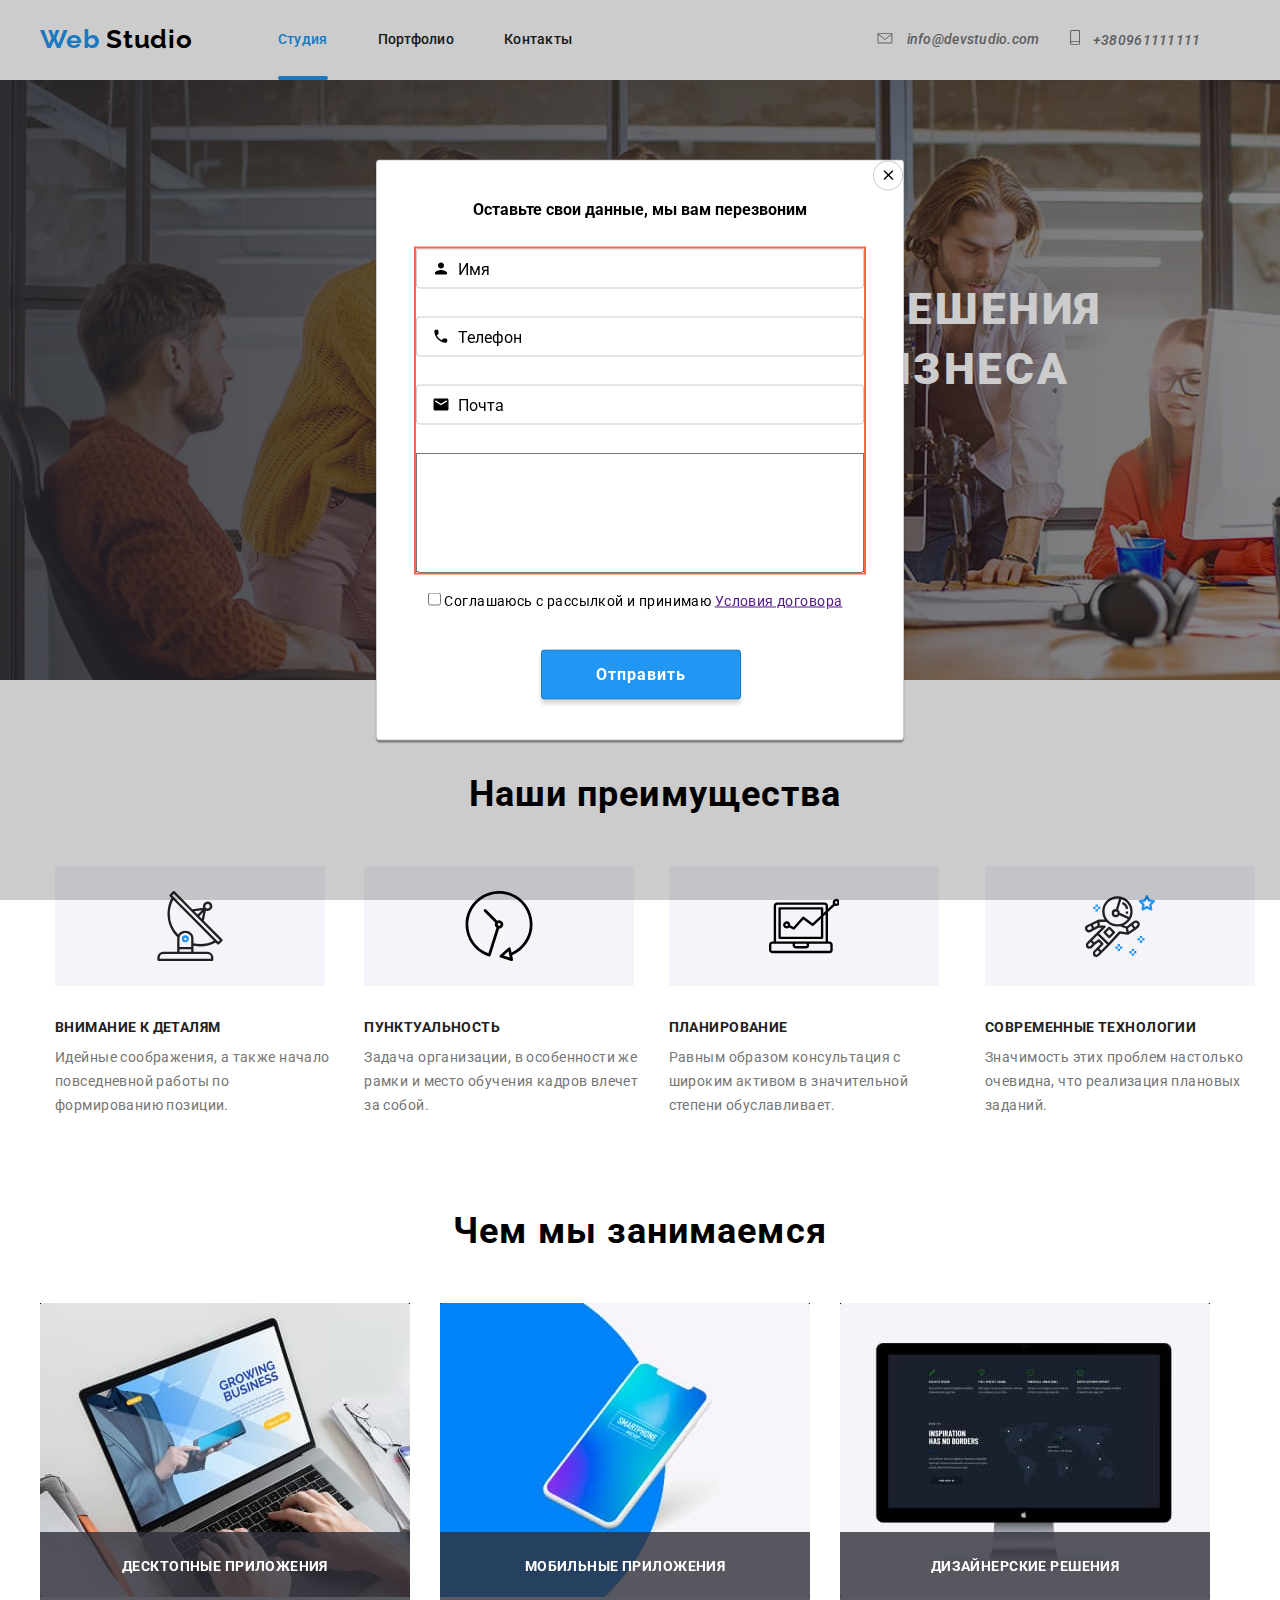
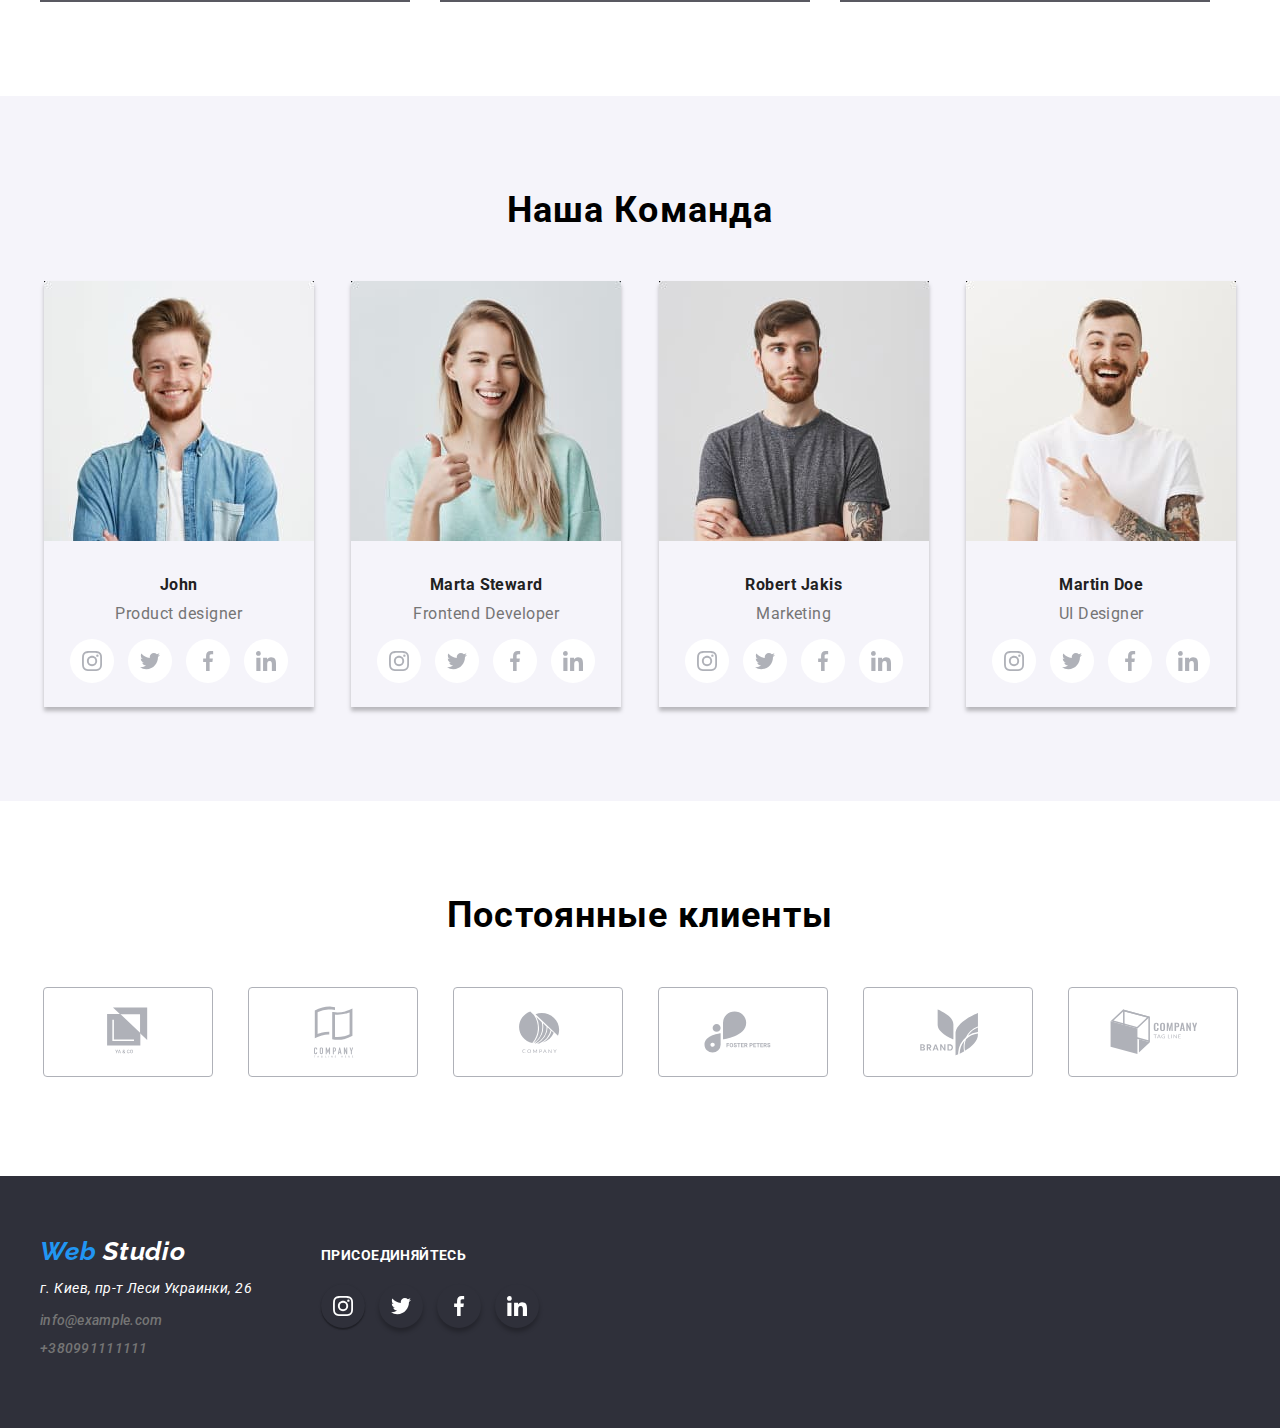
==== index.html @ ba315082 "Размечает форму Hero" ====
<!DOCTYPE html>
<html lang="ru">
  <head>
    <meta charset="UTF-8" />
    <meta name="viewport" content="width=device-width, initial-scale=1.0" />
    <title>Web Studio</title>
    <link
      href="https://fonts.googleapis.com/css2?family=Raleway:wght@700&family=Roboto:wght@400;500;700;900&display=swap"
      rel="stylesheet"
    />
    <link
      rel="stylesheet"
      href="https://cdnjs.cloudflare.com/ajax/libs/modern-normalize/0.6.0/modern-normalize.min.css"
    />
    <link rel="stylesheet" href="./css/styles.css" />
  </head>

  <body>
    <header>
      <nav class="navigation-link container">
        <a href="" class="logo"
          ><span class="logo-accent">Web</span
          ><span class="logo-studio"> Studio</span></a
        >
        <ul class="list site-nav">
          <li class="item"><a href="" class="link current">Студия</a></li>
          <li class="item">
            <a href="./portfolio.html" class="link">Портфолио</a>
          </li>
          <li class="item"><a href="" class="link">Контакты</a></li>
        </ul>
        <address>
          <ul class="list auth-nav">
            <li class="item mail-adress">
              <a href="mailto:info@devstudio.com" class="link contact">
                <svg class="mail-svg" aria-label="маленький конверт">
                  <use href="./images/sprite.svg#icon-envelope"></use>
                </svg>
                info@devstudio.com</a
              >
            </li>
            <li class="item phone">
              <a href="tel:+380961111111" class="link contact">
                <svg class="tel-svg" aria-label="маленький телефон">
                  <use href="./images/sprite.svg#icon-smartphone"></use>
                </svg>
                +380961111111</a
              >
            </li>
          </ul>
        </address>
      </nav>
    </header>
    <!-- Секция herro -->
    <div>
      <section class="hero">
        <h1 class="title-hero">ЭФФЕКТИВНЫЕ РЕШЕНИЯ ДЛЯ ВАШЕГО БИЗНЕСА</h1>
        <!-- Здесь будет background-image, сделанный при помощи стилей -->

        <button type="button" class="button-hero">
          Заказать услугу
        </button>
      </section>
    </div>
    <div class="backdrop">
      <div class="modal">
        <b class="modal-title">Оставьте свои данные, мы вам перезвоним</b>
        <form>
          <div class="form-field">
            <input type="text" name="name" id="name" />
            <label for="name">Имя</label>

            <svg class="icon">
              <use href="./images/sprite.svg#icon-person-icon"></use>
            </svg>
          </div>

          <div class="form-field">
            <input type="tel" name="phone" id="phone" />
            <label for="phone">Телефон</label>

            <svg class="icon">
              <use href="./images/sprite.svg#icon-phone-modal-icon"></use>
            </svg>
          </div>

          <div class="form-field">
            <input type="email" name="email" id="email" />
            <label for="email">Почта</label>
            <svg class="icon">
              <use href="./images/sprite.svg#icon-email-icon"></use>
            </svg>
          </div>

          <div class="form-field">
            <textarea name="comment" id="" cols="20" rows="10"></textarea>
          </div>
        </form>
        <div class="checkbox">
          <input type="checkbox" name="checkbox" id="accept" />
          <label for="accept"
            >Соглашаюсь с рассылкой и принимаю
            <a href="">Условия договора</a></label
          >
        </div>

        <button type="button" class="close-button">
          <svg class="close-icon">
            <use href="./images/sprite.svg#icon-close-icon"></use>
          </svg>
        </button>
        <button type="button" class="to-send">Отправить</button>
      </div>
    </div>
    <!-- Секция наши преимущества -->
    <section class="element container">
      <div class="container">
        <h2 class="section-title">Наши преимущества</h2>
        <ul class="list">
          <li class="background-item antenn">
            <div class="">
              <svg class="advantage-svg" aria-label="иконка антена">
                <use href="./images/sprite.svg#icon-antenna"></use>
              </svg>
            </div>
            <h3 class="advantage">ВНИМАНИЕ К ДЕТАЛЯМ</h3>
            <p class="advantage-comment">
              Идейные соображения, а также начало повседневной работы по
              формированию позиции.
            </p>
          </li>
          <li class="background-item clock">
            <div>
              <svg class="advantage-svg" aria-label="иконка часы">
                <use href="./images/sprite.svg#icon-clock"></use>
              </svg>
            </div>
            <h3 class="advantage">ПУНКТУАЛЬНОСТЬ</h3>
            <p class="advantage-comment">
              Задача организации, в особенности же рамки и место обучения кадров
              влечет за собой.
            </p>
          </li>
          <li class="background-item diagramm">
            <div>
              <svg class="advantage-svg" aria-label="маленький компьютер">
                <use href="./images/sprite.svg#icon-diagramm"></use>
              </svg>
            </div>
            <h3 class="advantage">ПЛАНИРОВАНИЕ</h3>
            <p class="advantage-comment">
              Равным образом консультация с широким активом в значительной
              степени обуславливает.
            </p>
          </li>
          <li class="background-item astronaut">
            <div>
              <svg class="advantage-svg" aria-label="иконка астронавт">
                <use href="./images/sprite.svg#icon-astronaut"></use>
              </svg>
            </div>
            <h3 class="advantage">СОВРЕМЕННЫЕ ТЕХНОЛОГИИ</h3>
            <p class="advantage-comment">
              Значимость этих проблем настолько очевидна, что реализация
              плановых заданий.
            </p>
          </li>
        </ul>
      </div>
    </section>
    <!-- Секция-Чем мы занимаемся -->
    <section class="service">
      <div class="container">
        <h2 class="services-title">Чем мы занимаемся</h2>
        <ul class="list">
          <li class="service-item">
            <img src="./images/computer.jpg " alt="Компьютер" />

            <a href="" class="services">Десктопные приложения</a>
          </li>
          <li class="service-item">
            <img src="./images/phone.jpg" alt="телефон" />

            <a href="" class="services">Мобильные приложения</a>
          </li>
          <li class="service-item">
            <img src="./images/monitor.jpg" alt="монитор" />

            <a href="" class="services">Дизайнерские решения</a>
          </li>
        </ul>
      </div>
    </section>
    <!-- Секция- Список специалистов -->
    <section class="ouver-team">
      <div class="container">
        <h2 class="team">Наша Команда</h2>

        <ul class="list social-list">
          <li class="john">
            <div>
              <img src="./images/our-team/john.jpg" alt="фото-портрет" />

              <p class="name"><b>John</b></p>
              <p class="position">Product designer</p>
            </div>

            <address>
              <ul class="list">
                <li>
                  <a href="" target="_blank" class="social-link">
                    <svg
                      class="inst-svg social-svg"
                      width="20"
                      height="20"
                      aria-label="иконка инстаграмм"
                    >
                      <use href="./images/sprite.svg#icon-instagramm"></use>
                    </svg>
                  </a>
                  <a
                    href=""
                    target="_blank"
                    class="social-link"
                    aria-label="иконка твиттер"
                  >
                    <svg
                      class="twitter-svg social-svg"
                      width="20px"
                      height="20px"
                    >
                      <use href="./images/sprite.svg#icon-twitter"></use>
                    </svg>
                  </a>
                  <a href="" target="_blank" class="social-link">
                    <svg
                      class="facebook-svg social-svg"
                      width="20px"
                      height="20px"
                      aria-label="иконка фейсбук"
                    >
                      <use href="./images/sprite.svg#icon-facebook"></use>
                    </svg>
                  </a>

                  <a
                    href=""
                    target="_blank"
                    class="social-link"
                    aria-label="иконка линкедин"
                  >
                    <svg class="linkedin-svg social-svg" width="20" height="20">
                      <use href="./images/sprite.svg#icon-linkedin"></use>
                    </svg>
                  </a>
                </li>
              </ul>
            </address>
          </li>
          <li class="marta">
            <div>
              <img src="./images/our-team/marta.jpg" alt="фото-портрет" />

              <p class="name"><b>Marta Steward</b></p>
              <p class="position">Frontend Developer</p>
            </div>

            <address>
              <ul class="list">
                <li>
                  <a href="" target="_blank" class="social-link">
                    <svg
                      class="inst-svg social-svg"
                      width="20"
                      height="20"
                      aria-label="иконка инстаграм"
                    >
                      <use href="./images/sprite.svg#icon-instagramm"></use>
                    </svg>
                  </a>
                  <a
                    href=""
                    target="_blank"
                    class="social-link"
                    aria-label="иконка твиттер"
                  >
                    <svg
                      class="twitter-svg social-svg"
                      width="20px"
                      height="20px"
                    >
                      <use href="./images/sprite.svg#icon-twitter"></use>
                    </svg>
                  </a>
                  <a
                    href=""
                    target="_blank"
                    class="social-link"
                    aria-label="иконка фейсбук"
                  >
                    <svg
                      class="facebook-svg social-svg"
                      width="20px"
                      height="20px"
                    >
                      <use href="./images/sprite.svg#icon-facebook"></use>
                    </svg>
                  </a>

                  <a
                    href=""
                    target="_blank"
                    class="social-link"
                    aria-label="иконка линкедин"
                  >
                    <svg class="linkedin-svg social-svg" width="20" height="20">
                      <use href="./images/sprite.svg#icon-linkedin"></use>
                    </svg>
                  </a>
                </li>
              </ul>
            </address>
          </li>
          <li class="robert">
            <div>
              <img src="./images/our-team/robert.jpg" alt="фото-портрет" />

              <p class="name"><b>Robert Jakis</b></p>
              <p class="position">Marketing</p>
            </div>

            <address>
              <ul class="list">
                <li>
                  <a
                    href=""
                    target="_blank"
                    class="social-link"
                    aria-label="иконка инстаграм"
                  >
                    <svg class="inst-svg social-svg" width="20" height="20">
                      <use href="./images/sprite.svg#icon-instagramm"></use>
                    </svg>
                  </a>
                  <a
                    href=""
                    target="_blank"
                    class="social-link"
                    aria-label="иконка твиттер"
                  >
                    <svg
                      class="twitter-svg social-svg"
                      width="20px"
                      height="20px"
                    >
                      <use href="./images/sprite.svg#icon-twitter"></use>
                    </svg>
                  </a>
                  <a
                    href=""
                    target="_blank"
                    class="social-link"
                    aria-label="иконка фейсбук"
                  >
                    <svg
                      class="facebook-svg social-svg"
                      width="20px"
                      height="20px"
                    >
                      <use href="./images/sprite.svg#icon-facebook"></use>
                    </svg>
                  </a>

                  <a href="" target="_blank" class="social-link">
                    <svg
                      class="linkedin-svg social-svg"
                      width="20"
                      height="20"
                      aria-label="иконка твиттер"
                    >
                      <use href="./images/sprite.svg#icon-linkedin"></use>
                    </svg>
                  </a>
                </li>
              </ul>
            </address>
          </li>

          <li class="martin">
            <div>
              <img src="./images/our-team/martin.jpg" alt="фото-портрет" />

              <p class="name"><b>Martin Doe</b></p>
              <p class="position">UI Designer</p>
            </div>

            <address>
              <ul class="list">
                <li>
                  <a href="" target="_blank" class="social-link">
                    <svg
                      class="inst-svg social-svg"
                      width="20"
                      height="20"
                      aria-label="иконка инстаграмм"
                    >
                      <use href="./images/sprite.svg#icon-instagramm"></use>
                    </svg>
                  </a>
                  <a
                    href=""
                    target="_blank"
                    class="social-link"
                    aria-label="иконка твиттер"
                  >
                    <svg
                      class="twitter-svg social-svg"
                      width="20px"
                      height="20px"
                    >
                      <use href="./images/sprite.svg#icon-twitter"></use>
                    </svg>
                  </a>
                  <a href="" target="_blank" class="social-link">
                    <svg
                      class="facebook-svg social-svg"
                      width="20px"
                      height="20px"
                      aria-label="иконка фейсбук"
                    >
                      <use href="./images/sprite.svg#icon-facebook"></use>
                    </svg>
                  </a>

                  <a
                    href=""
                    target="_blank"
                    class="social-link"
                    aria-label="иконка линкедин"
                  >
                    <svg class="linkedin-svg social-svg" width="20" height="20">
                      <use href="./images/sprite.svg#icon-linkedin"></use>
                    </svg>
                  </a>
                </li>
              </ul>
            </address>
          </li>
        </ul>
      </div>
    </section>
    <!-- Дальше идет секция "Постоянные клиенты" -->
    <section class="clients flex-block">
      <div class="container">
        <h2 class="clients-title">Постоянные клиенты</h2>
        <ul class="list">
          <li>
            <a href="" class="ouver-clients">
              <svg
                class="clients-svg"
                width="170"
                height="90"
                aria-label="первый клиент"
              >
                <use href="./images/sprite.svg#icon-client-1"></use>
              </svg>
            </a>
          </li>
          <li>
            <a href="" class="ouver-clients">
              <svg
                class="clients-svg"
                width="170"
                height="90"
                aria-label="второй клиент"
              >
                <use href="./images/sprite.svg#icon-client-2"></use>
              </svg>
            </a>
          </li>
          <li>
            <a href="" class="ouver-clients">
              <svg
                class="clients-svg"
                width="170"
                height="90"
                aria-label="третий клиент"
              >
                <use href="./images/sprite.svg#icon-client-3"></use></svg
            ></a>
          </li>
          <li>
            <a href="" class="ouver-clients">
              <svg
                class="clients-svg"
                width="170"
                height="90"
                aria-label="четвертый клиент"
              >
                <use href="./images/sprite.svg#icon-client-4"></use></svg
            ></a>
          </li>
          <li>
            <a href="" class="ouver-clients">
              <svg
                class="clients-svg"
                width="170"
                height="90"
                aria-label="пятый клиент"
              >
                <use href="./images/sprite.svg#icon-client-5"></use></svg
            ></a>
          </li>
          <li>
            <a href="" class="ouver-clients">
              <svg
                class="clients-svg"
                width="170"
                height="90"
                aria-label="шестой клиент"
              >
                <use href="./images/sprite.svg#icon-client-6"></use></svg
            ></a>
          </li>
        </ul>
      </div>
    </section>
    <footer class="visit">
      <!-- <h3>Контакты</h3> -->

      <div class="container test">
        <address>
          <div class="footer-contact">
            <ul class="list">
              <li>
                <a href="" class="logo"
                  ><span class="web-foot">Web</span>
                  <span class="studio-foot">Studio</span>
                </a>
              </li>
              <li class="adress-contact">г. Киев, пр-т Леси Украинки, 26</li>
              <li>
                <a href="mailto:info@example.com" class="link contact"
                  >info@example.com</a
                >
              </li>
              <li>
                <a href="tel:+380991111111" class="link contact"
                  >+380991111111</a
                >
              </li>
            </ul>
          </div>
        </address>
        <div class="foot-link">
          <h2 class="call">Присоединяйтесь</h2>
          <ul class="list">
            <li>
              <a href="" target="_blank" class="foot-social inst">
                <svg
                  class="inst-svg social-svg"
                  width="20"
                  height="20"
                  aria-label="иконка инстаграм"
                >
                  <use href="./images/sprite.svg#icon-instagramm"></use>
                </svg>
              </a>

              <a
                href=""
                target="_blank"
                class="foot-social twitt"
                aria-label="иконка твиттер"
              >
                <svg class="twitter-svg social-svg" width="20px" height="20px">
                  <use href="./images/sprite.svg#icon-twitter"></use>
                </svg>
              </a>
              <a href="" target="_blank" class="foot-social face">
                <svg
                  class="facebook-svg social-svg"
                  width="20px"
                  height="20px"
                  aria-label="иконка фейсбук"
                >
                  <use href="./images/sprite.svg#icon-facebook"></use>
                </svg>
              </a>
              <a href="" target="_blank" class="foot-social linked-in">
                <svg
                  class="linkedin-svg social-svg"
                  width="20"
                  height="20"
                  aria-label="иконка линкедин"
                >
                  <use href="./images/sprite.svg#icon-linkedin"></use>
                </svg>
              </a>
            </li>
          </ul>
        </div>
        <!-- <p class="author">2020 | Developed by GoIT Students</p> -->
      </div>
    </footer>
  </body>
</html>
---- css/styles.css ----
/* Цвет основного текста #212121 */
/* Цвет вторичного текста #757575 */
/* Белый #FFFFFF */
/* Акцент #2196F3 */

/* Вторичный цвет фона #F5F4FA */
/* фоновый цвет футера #2F303A */

/* Палитра цветов */
:root {
  --primery-text-color: #212121;
  --title-text-color: #757575;
  --accent-color: #2196f3;
  --primery-background-color: #e5e5e5;
  --secondary-background-color: #f5f4fa;
  --white-color: #ffffff;
  --footer-color: #2f303a;
}
body {
  background-color: var(--white-color);
  font-family: Roboto, sans-serif;
  margin: 0px;
}
h2 {
  font-weight: 700;
  font-size: 36px;
  line-height: 1.16;
  text-align: center;
  letter-spacing: 0.03em;
  margin-top: 0px;
  margin-bottom: 0px;
}
.container {
  width: 1230px;
  margin-left: auto;
  margin-right: auto;
  padding-left: 15px;
  padding-right: 15px;
  /* outline: 1px solid black; */
}
.visually-hidden {
  visibility: hidden;
}

/* Стиллизация логотипа */
.logo-accent {
  color: var(--accent-color);
}
.logo-studio {
  color: #000000;
}
.logo {
  text-decoration: none;
  font-family: Raleway, sans-serif;
  font-weight: 700;
  font-size: 26px;
  line-height: 1.2;
  letter-spacing: 0.03em;
}
.list {
  list-style: none;
  margin-top: 0px;
  margin-bottom: 0px;
  padding-left: 0px;
}
/* Навигационные ссылки */
.site-nav {
  display: flex;
  margin-left: 85px;
}
.site-nav li {
  margin-right: 50px;
}
.site-nav .item:last-child {
  margin-right: 0px;
}
.site-nav .link {
  display: block;
  padding-top: 32px;
  padding-bottom: 32px;
}

.auth-nav {
  display: flex;
  margin-left: 305px;
}
.auth-nav .item + .item {
  margin-left: 30px;
}

.list .link.current {
  color: var(--accent-color);
  position: relative;
}
.list .link.current::after {
  content: '';
  display: block;
  width: 100%;
  height: 4px;
  background-color: var(--accent-color);
  border-radius: 2px;
  position: absolute;
  left: 0;
  bottom: 0;
}
.list .link.portfolio-link::after {
  content: '';
  display: block;
  width: 100%;
  height: 4px;
  background-color: var(--accent-color);
  border-radius: 10px;
  position: absolute;
  left: 0;
  bottom: 0;
}

.link {
  color: var(--primery-text-color);
  text-decoration: none;

  font-weight: 500;
  font-size: 14px;
  line-height: 1.14;
  letter-spacing: 0.02em;
  transition: color 250ms cubic-bezier(0.4, 0, 0.2, 1);
}
.navigation-link {
  display: flex;
  align-items: center;
  margin-bottom: 0px;
}
.link:hover {
  color: var(--accent-color);
}
.link:focus {
  color: var(--accent-color);
}
.contact {
  color: var(--title-text-color);
  transition: color 250ms cubic-bezier(0.4, 0, 0.2, 1);
}
.contact:hover {
  color: var(--accent-color);
  transition: translate(color);
}
.contact:focus {
  color: var(--accent-color);
  transition: translate(color);
}
.mail-svg {
  width: 16px;
  height: 11.2px;
  margin-right: 10px;
  fill: currentColor;
}
.tel-svg {
  width: 10px;
  height: 14.94px;
  margin-right: 10px;
  fill: currentColor;
}

/* Стиллизация Hero */
.hero {
  text-align: center;
  margin: auto;
  padding: auto;
  margin-bottom: 94px;

  padding: 200px 480px 280px 480px;

  width: 1600px;
  height: 600px;

  background-image: linear-gradient(
      to right,
      rgba(47, 48, 58, 0.8),
      rgba(0, 0, 0, 0.25)
    ),
    url(../images/header-img.jpg);
}

.button-hero {
  display: inline-block;
  color: #ffffff;
  background-color: var(--accent-color);
  cursor: pointer;
  font-weight: 700;
  font-size: 16px;
  line-height: 1.8;
  text-align: center;
  letter-spacing: 0.06em;
  min-width: 200px;
  min-height: 50px;
  text-align: center;
  border-radius: 4px;
  padding: 10px 32px;
  border: 1px solid transparent;
  transition: background-color 250ms cubic-bezier(0.4, 0, 0.2, 1);
}

.button-hero:focus {
  background-color: rgba(47, 48, 58, 0.8);
}

.title-hero {
  color: #ffffff;

  margin-top: 0px;
  margin-bottom: 30px;

  font-weight: 900;
  font-size: 44px;
  line-height: 1.36;

  letter-spacing: 0.06em;
  text-transform: uppercase;
}
.backdrop {
  position: fixed;
  top: 0;
  left: 0;
  width: 100%;
  height: 100%;
  background-color: rgba(0, 0, 0, 0.2);
}
.modal {
  position: absolute;
  top: 50%;
  left: 50%;
  transform: translate(-50%, -50%);
  width: 528px;
  height: 581px;
  background-color: var(--white-color);
  box-shadow: 0px 2px 1px rgba(0, 0, 0, 0.2), 0px 1px 1px rgba(0, 0, 0, 0.14),
    0px 1px 3px rgba(0, 0, 0, 0.12);
  border: 1px solid rgba(0, 0, 0, 0.2);
  border-radius: 4px;
}
form {
  margin-left: auto;
  margin-right: auto;
  margin-bottom: 20px;
  outline: 2px solid tomato;
  padding-bottom: 20px;
  width: 448px;
  height: 324px;
}
.modal-title {
  display: block;
  text-align: center;

  margin-top: 40px;
  margin-bottom: 30px;
}
.form-field {
  display: flex;
  flex-direction: column;
  position: relative;

  padding-bottom: 28px;
}
.form-field input {
  position: relative;
  width: 448px;
  height: 40px;
  border: 1px solid rgba(0, 0, 0, 0.2);
  border-radius: 4px;
}

.form-field label {
  position: absolute;
  top: 12px;
  left: 42px;
}
.icon {
  position: absolute;
  top: 11px;
  left: 16px;
  width: 18px;
  height: 18px;
}
.close-button {
}
.form-field textarea {
  resize: none;
  width: 448px;
  height: 120px;
}
.checkbox {
  margin-left: 51px;
  margin-right: 51px;

  font-family: Roboto;
  font-style: normal;
  font-weight: normal;
  font-size: 14px;
  line-height: 0.6;
  letter-spacing: 0.03em;
}
.to-send {
  position: absolute;
  bottom: 40px;
  left: 164px;
  width: 200px;
  height: 50px;
  background-color: var(--accent-color);
  box-shadow: 0px 4px 4px rgba(0, 0, 0, 0.15);
  color: var(--white-color);
  border: 1px solid rgba(0, 0, 0, 0.2);
  border-radius: 4px;

  font-family: Roboto;
  font-style: normal;
  font-weight: bold;
  font-size: 16px;
  line-height: 0.5;
  letter-spacing: 0.06em;
}
.close-button {
  display: flex;
  align-items: center;
  position: absolute;
  top: 0;
  right: 0;
  width: 30px;
  height: 30px;

  background-color: white;
  border: 1px solid rgba(0, 0, 0, 0.2);
  border-radius: 50%;
}
.close-icon {
  width: 18px;
  height: 18px;
}

/* секция-наши преимущества */
.element {
  margin-bottom: 94px;
}
.element ul {
  display: flex;
}
.element li + li {
  margin-left: 30px;
}
.element .icons {
  margin-bottom: 30px;
}

.section-title {
  margin-top: 0px;
  margin-bottom: 50px;
}

.advantage,
.advantage-comment {
  margin-top: 0px;
  margin-bottom: 0px;
}
h3.advantage {
  color: var(--primery-text-color);

  font-weight: 700;
  font-size: 14px;
  line-height: 1.14;
  letter-spacing: 0.03em;
  text-transform: uppercase;
  margin-bottom: 10px;
}

.advantage-svg {
  width: 270px;
  height: 120px;
  background-color: var(--secondary-background-color);
  padding: 25px 100px;
  margin-bottom: 30px;
}

.advantage-comment {
  color: var(--title-text-color);
  font-weight: 400;
  font-size: 14px;
  line-height: 1.7;
  /* or 171% */

  letter-spacing: 0.03em;
}

/* Секция- чем мы занимаеся */
.service ul {
  display: flex;
  padding-left: 0px;
}
.service-item + .service-item {
  margin-left: 30px;
}
figure {
  margin-top: 0px;
  margin-bottom: 0px;
}
.service {
  margin-bottom: 94px;
}
.services-title {
  margin-bottom: 50px;
}
.service-item {
  position: relative;
}
.services {
  display: flex;
  justify-content: center;
  align-items: center;
  color: var(--white-color);
  position: absolute;
  left: 0;
  bottom: 0;
  width: 370px;
  height: 70px;
  background-color: rgba(47, 48, 58, 0.8);

  font-weight: 700;
  font-size: 14px;
  line-height: 1.5;
  text-align: center;
  letter-spacing: 0.03em;
  text-transform: uppercase;
  text-decoration: none;
  transition: color 250ms cubic-bezier(0.4, 0, 0.2, 1),
    background-color 250ms cubic-bezier(0.4, 0, 0.2, 1);
}
.services:hover {
  color: var(--accent-color);
  background-color: rgb(47, 48, 58);
}
.services:focus {
  color: var(--accent-color);
  background-color: rgb(47, 48, 58);
}
/* Секция- наша команда */
.team {
  margin-bottom: 50px;
}
.ouver-team {
  background-color: var(--secondary-background-color);
  margin-bottom: 94px;
  padding-bottom: 94px;
  padding-top: 94px;
  display: flex;
}
.ouver-team ul {
  display: flex;
  padding-left: 0px;
  justify-content: space-around;
}
.ouver-team li + li {
  margin-left: 30px;
}
.name {
  margin-top: 30px;
  color: var(--primery-text-color);

  font-weight: 500;
  font-size: 16px;
  line-height: 1.18;
  /* identical to box height */

  text-align: center;
  letter-spacing: 0.03em;
}

.position {
  margin-top: 10px;
  color: var(--title-text-color);

  font-weight: 400;
  font-size: 16px;
  line-height: 1.18;
  /* identical to box height */

  text-align: center;
  letter-spacing: 0.03em;
}
.social-list {
  display: flex;
  justify-content: center;
  padding: 0px;
}
.john,
.marta,
.robert,
.martin {
  box-shadow: 0px 4px 4px rgba(0, 0, 0, 0.25);
}
.social-link {
  display: inline-flex;
  justify-content: center;
  align-items: center;
  text-align: center;
  padding: 0px;
  margin-top: 16px;
  margin-bottom: 24px;
  width: 44px;
  height: 44px;
  color: #afb1b8;
  background-color: white;
  border: none;
  border-radius: 50%;
  transition: color 250ms cubic-bezier(0.4, 0, 0.2, 1),
    background-color 250ms cubic-bezier(0.4, 0, 0.2, 1);
}
.social-link:nth-child(-n + 3) {
  margin-right: 10px;
}
.social-link:hover {
  background-color: var(--accent-color);
  color: var(--white-color);
}
.social-link:focus {
  background-color: var(--accent-color);
  color: var(--white-color);
}
.social-svg {
  fill: currentColor;
}

/* Стилизация footer */
.visit {
  background-color: var(--footer-color);
  padding-top: 60px;
  padding-bottom: 60px;
}
/* Секция- Наши клиенты */
.flex-block {
  display: flex;
}
.flex-block ul {
  display: flex;
  justify-content: space-around;
}
.clients li + li {
  margin-left: 30px;
}
.clients {
  margin-bottom: 94px;
}
.clients-title {
  margin-bottom: 50px;
}
.ouver-clients {
  color: #afb1b8;
  transition: color 250ms cubic-bezier(0.4, 0, 0.2, 1);
}
.ouver-clients:hover {
  color: var(--accent-color);
}
.ouver-clients:focus {
  color: var(--accent-color);
}

.clients-svg {
  border: 1px solid #afb1b8;
  box-sizing: border-box;
  border-radius: 4px;
  fill: currentColor;
  transition: border 250ms cubic-bezier(0.4, 0, 0.2, 1);
}
.clients-svg:hover {
  border: 1px solid var(--accent-color);
}
.clients-svg:focus {
  border: 1px solid var(--accent-color);
}

/* Стилизация логотипа в футере */
.test {
  display: flex;
  /* justify-content: space-between; */
  align-items: baseline;
}

.footer-contact {
  display: flex;
}
.footer-contact ul {
  display: flex;

  flex-direction: column;
}
.footer-contact li {
  margin-bottom: 10px;
}
.foot-link {
  margin-left: 69px;
}
.foot-link ul {
  display: flex;
  justify-content: center;
}

.web-foot {
  color: var(--accent-color);
}
.studio-foot {
  color: var(--white-color);
}

.adress-contact {
  color: var(--white-color);

  font-weight: 400;
  font-size: 14px;
  line-height: 1.7;
  /* or 171% */

  letter-spacing: 0.03em;
}
.call {
  color: var(--white-color);

  font-weight: 700;
  font-size: 14px;
  line-height: 1.14;
  letter-spacing: 0.03em;
  text-transform: uppercase;
  text-align: left;
}

.author {
  color: rgba(255, 255, 255, 0.4);

  font-weight: 400;
  font-size: 12px;
  line-height: 2;
  align-self: flex-end;
  /* or 200% */

  text-align: center;
  letter-spacing: 0.03em;
}
.foot-social {
  display: inline-flex;
  justify-content: center;
  align-items: center;
  text-align: center;
  padding: 0px;
  margin-top: 20px;
  margin-bottom: 40px;
  width: 44px;
  height: 44px;
  color: white;
  border: none;
  border-radius: 50%;
  transition: background-color 250ms cubic-bezier(0.4, 0, 0.2, 1);
}
.foot-social:nth-child(-n + 3) {
  margin-right: 10px;
}
.foot-social.inst {
  background-color: var(--footer-color);
  box-shadow: 0px 2px 1px rgba(0, 0, 0, 0.2), 0px 1px 1px rgba(0, 0, 0, 0.14),
    0px 1px 3px rgba(0, 0, 0, 0.12);
}
.foot-social.face {
  background-color: var(--footer-color);
  box-shadow: 0px 4px 4px rgba(0, 0, 0, 0.25);
}
.foot-social.linked-in {
  background-color: var(--footer-color);

  box-sizing: border-box;
  box-shadow: 0px 4px 4px rgba(0, 0, 0, 0.25);
}
.foot-social.twitt {
  background-color: var(--footer-color);
  box-shadow: 0px 4px 4px rgba(0, 0, 0, 0.25);
}
.foot-social:hover {
  background-color: var(--accent-color);
}
.foot-social:focus {
  background-color: var(--accent-color);
}

/* Стиллизация страницы "Портфолио" */
.navigation-portfolio {
  margin-bottom: 93px;
}
h1,
h2,
h3,
p {
  margin-top: 0px;
  margin-bottom: 0px;
}
.gallery {
  display: flex;
  margin-bottom: 94px;
  /* outline: 1px solid tomato; */
}
.gallery .portfolio-item {
  display: flex;
  justify-content: center;
}
.gallery h1 {
  text-align: center;
}
/* Кнопки портфолио */
.portfolio-item li + li {
  margin-left: 8px;
  margin-bottom: 34px;
}

.portfolio-button {
  border-style: none;
  color: var(--primery-text-color);
  background-color: var(--secondary-background-color);
  cursor: pointer;
  font-family: Roboto;
  font-weight: 500;
  font-size: 16px;
  line-height: 1.6;
  /* identical to box height, or 162% */

  text-align: center;
  letter-spacing: 0.03em;
  min-width: 73px;
  min-height: 38px;
  border-radius: 4px;
  padding: 6px 22px;
  transition: background-color 250ms cubic-bezier(0.4, 0, 0.2, 1);
}
.portfolio-button:hover {
  background-color: var(--accent-color);
  color: var(--white-color);
}
.portfolio-button:focus {
  background-color: var(--accent-color);
  color: var(--white-color);
}

/* Стилизация галлереи */
.flex-gallery {
  display: flex;
  flex-wrap: wrap;
  justify-content: center;
  /* outline: 1px solid black; */
}
.gallery-item {
  width: 370px;
  height: 404px;
  margin-right: 30px;
  margin-bottom: 30px;
  box-shadow: 0px 4px 4px rgba(0, 0, 0, 0.25);
}
.gallery-item:nth-child(3n) {
  margin-right: 0px;
}
.gallery-item:nth-last-child(-n + 3) {
  margin-bottom: 0px;
}
.portfolio-title {
  margin-left: 24px;

  color: var(--primery-text-color);

  font-weight: 700;
  font-size: 18px;
  line-height: 2;
  /* identical to box height, or 200% */

  letter-spacing: 0.06em;
}
.portfolio-service {
  margin-left: 24px;
  color: var(--title-text-color);

  font-weight: 400;
  font-size: 16px;
  line-height: 1.9;
  /* identical to box height, or 187% */

  letter-spacing: 0.03em;
}
.product {
  margin-bottom: 20px;

  position: relative;
  overflow: hidden;
}
.overlay {
  display: flex;
  position: absolute;
  text-align: center;
  align-items: center;
  width: 100%;
  height: 100%;
  background-color: rgba(33, 150, 243, 0.9);
  color: var(--white-color);
  top: 0;
  left: 0;
  transform: translateY(100%);
  opacity: 0;
  transition: transform 250ms cubic-bezier(0.4, 0, 0.2, 1),
    opacity 250ms cubic-bezier(0.4, 0, 0.2, 1);
}
.gallery-item:hover .overlay {
  transform: translateY(0);
  opacity: 1;
}
.text-overlay {
  margin-left: 24px;
  margin-right: 24px;
  font-family: Roboto;
  font-style: normal;
  font-weight: 400;
  font-size: 18px;
  line-height: 1.5;
  /* or 156% */

  letter-spacing: 0.03em;
}
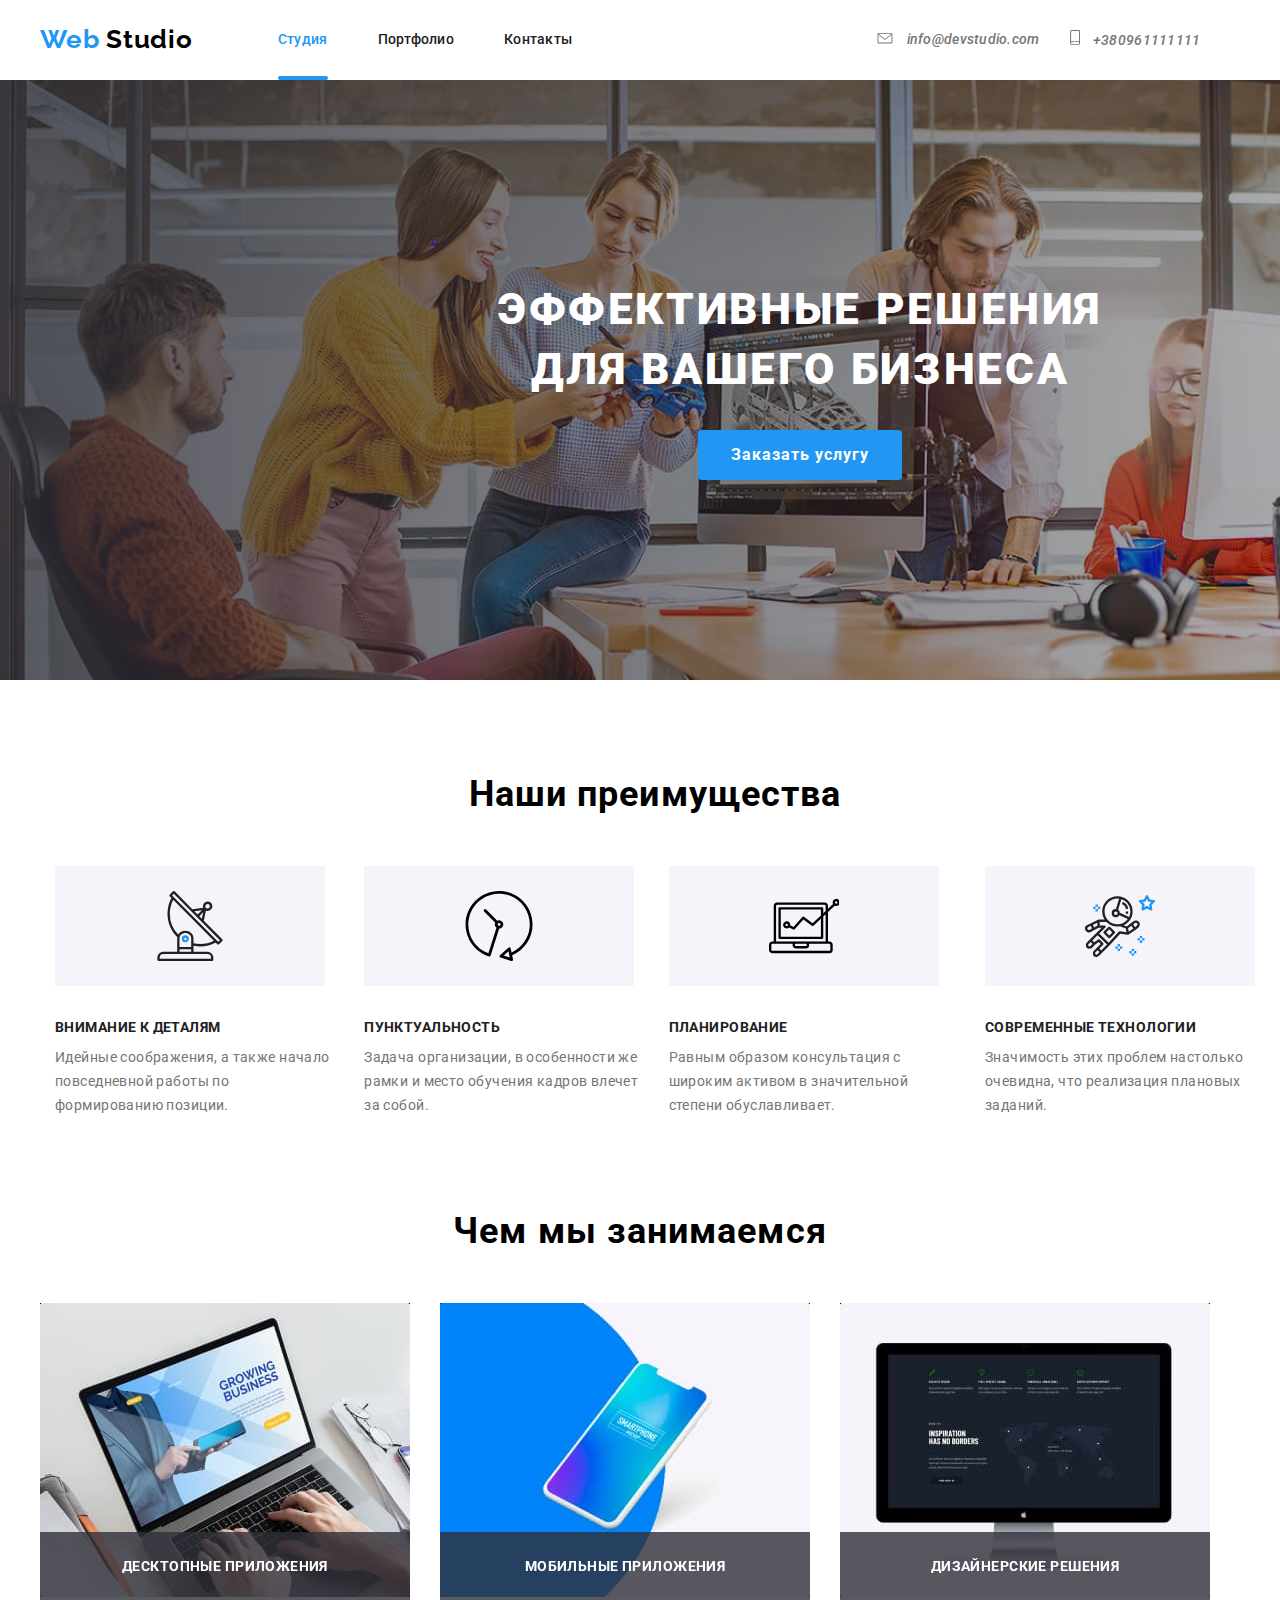
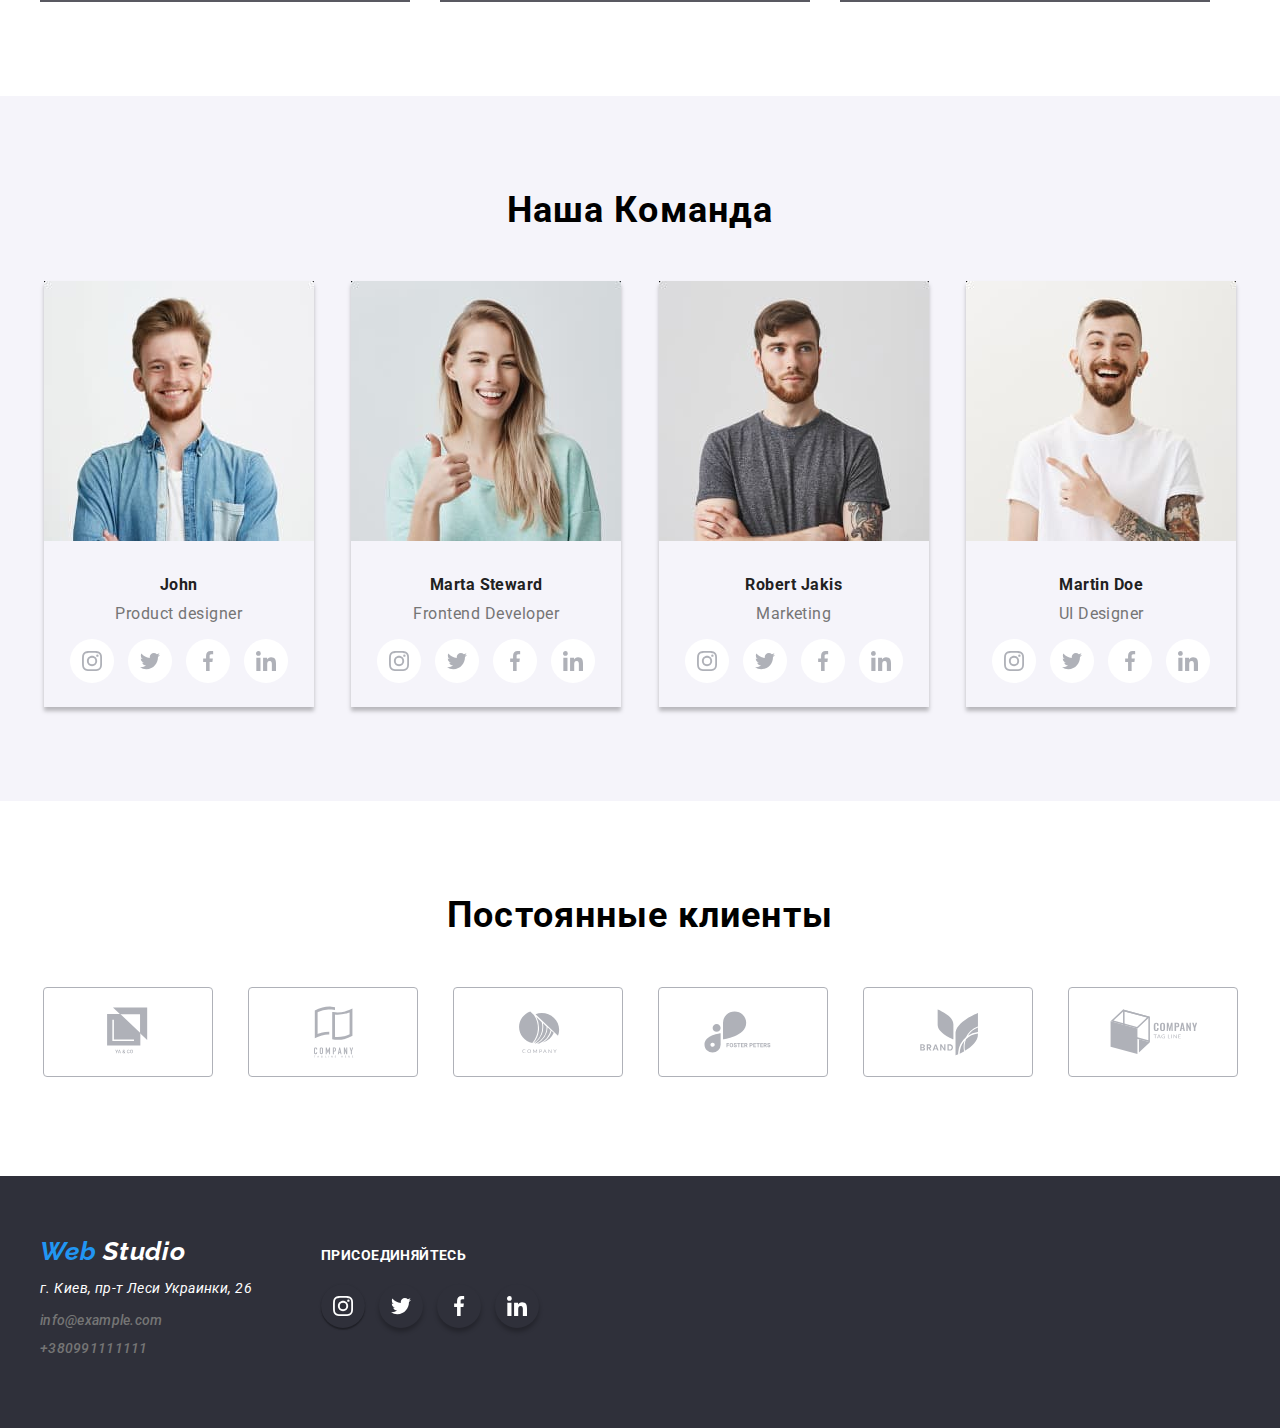
==== commit aa953890: "Оформляет модальное окно Hero" ====
--- a/index.html
+++ b/index.html
@@ -57,18 +57,18 @@
         <h1 class="title-hero">ЭФФЕКТИВНЫЕ РЕШЕНИЯ ДЛЯ ВАШЕГО БИЗНЕСА</h1>
         <!-- Здесь будет background-image, сделанный при помощи стилей -->
 
-        <button type="button" class="button-hero">
+        <button type="button" class="button-hero" data-modal-open>
           Заказать услугу
         </button>
       </section>
     </div>
-    <div class="backdrop">
+    <div class="backdrop is-hidden" data-modal>
       <div class="modal">
         <b class="modal-title">Оставьте свои данные, мы вам перезвоним</b>
         <form>
           <div class="form-field">
-            <input type="text" name="name" id="name" />
-            <label for="name">Имя</label>
+            <input type="text" name="name" id="name" placeholder=" " />
+            <label for="name" class="form-label">Имя</label>
 
             <svg class="icon">
               <use href="./images/sprite.svg#icon-person-icon"></use>
@@ -76,8 +76,8 @@
           </div>
 
           <div class="form-field">
-            <input type="tel" name="phone" id="phone" />
-            <label for="phone">Телефон</label>
+            <input type="tel" name="phone" id="phone" placeholder=" " />
+            <label for="phone" class="form-label">Телефон</label>
 
             <svg class="icon">
               <use href="./images/sprite.svg#icon-phone-modal-icon"></use>
@@ -85,8 +85,8 @@
           </div>
 
           <div class="form-field">
-            <input type="email" name="email" id="email" />
-            <label for="email">Почта</label>
+            <input type="email" name="email" id="email" placeholder=" " />
+            <label for="email" class="form-label">Почта</label>
             <svg class="icon">
               <use href="./images/sprite.svg#icon-email-icon"></use>
             </svg>
@@ -96,15 +96,19 @@
             <textarea name="comment" id="" cols="20" rows="10"></textarea>
           </div>
         </form>
-        <div class="checkbox">
-          <input type="checkbox" name="checkbox" id="accept" />
-          <label for="accept"
-            >Соглашаюсь с рассылкой и принимаю
-            <a href="">Условия договора</a></label
-          >
-        </div>
-
-        <button type="button" class="close-button">
+
+        <label class="checkbox"
+          ><input type="checkbox" name="checkbox" class="input-checkbox" /><span
+            class="icon-checkbox"
+          ></span>
+          <div class="checkbox-comment">
+            Соглашаюсь с рассылкой и принимаю
+
+            <a href="" class="modal-link">Условия договора</a>
+          </div></label
+        >
+
+        <button type="button" class="close-button" data-modal-close>
           <svg class="close-icon">
             <use href="./images/sprite.svg#icon-close-icon"></use>
           </svg>
@@ -603,5 +607,6 @@
         <!-- <p class="author">2020 | Developed by GoIT Students</p> -->
       </div>
     </footer>
+    <script src="/java-script/java-script.js"></script>
   </body>
 </html>
--- a/css/styles.css
+++ b/css/styles.css
@@ -224,6 +224,12 @@
   width: 100%;
   height: 100%;
   background-color: rgba(0, 0, 0, 0.2);
+  transition: opacity 250ms cubic-bezier(0.4, 0, 0.2, 1);
+}
+.is-hidden {
+  opacity: 0;
+  pointer-events: none;
+  translate: transition;
 }
 .modal {
   position: absolute;
@@ -242,7 +248,7 @@
   margin-left: auto;
   margin-right: auto;
   margin-bottom: 20px;
-  outline: 2px solid tomato;
+  /* outline: 2px solid tomato; */
   padding-bottom: 20px;
   width: 448px;
   height: 324px;
@@ -265,14 +271,33 @@
   position: relative;
   width: 448px;
   height: 40px;
+  padding-left: 42px;
   border: 1px solid rgba(0, 0, 0, 0.2);
   border-radius: 4px;
+  /* appearance: none; */
+}
+.form-field:hover input {
+  border: 1px solid var(--accent-color);
 }
 
 .form-field label {
   position: absolute;
   top: 12px;
   left: 42px;
+  transition: top 250ms cubic-bezier(0.4, 0, 0.2, 1),
+    left 250ms cubic-bezier(0.4, 0, 0.2, 1);
+}
+.form-field:focus-within > .form-label {
+  color: var(--accent-color);
+  top: -25%;
+  left: 16px;
+  transform: transition;
+}
+input:not(:placeholder-shown) + .form-label {
+  color: var(--accent-color);
+  top: -25%;
+  left: 16px;
+  transform: transition;
 }
 .icon {
   position: absolute;
@@ -280,17 +305,32 @@
   left: 16px;
   width: 18px;
   height: 18px;
-}
-.close-button {
-}
+  transition: fill 250ms cubic-bezier(0.4, 0, 0.2, 1);
+}
+.form-field:focus-within > .icon {
+  fill: var(--accent-color);
+  transform: tarnsition;
+}
+
 .form-field textarea {
   resize: none;
   width: 448px;
   height: 120px;
+  padding: 20px;
+  border: 1px solid rgba(0, 0, 0, 0.2);
+  border-radius: 4px;
+}
+.form-field:hover textarea {
+  border: 1px solid var(--accent-color);
 }
 .checkbox {
+  position: fixed;
+  display: inline-block;
+
   margin-left: 51px;
   margin-right: 51px;
+  width: 423px;
+  height: 24px;
 
   font-family: Roboto;
   font-style: normal;
@@ -299,12 +339,49 @@
   line-height: 0.6;
   letter-spacing: 0.03em;
 }
+.input-checkbox {
+  -webkit-appearance: none;
+  -moz-appearance: none;
+  appearance: none;
+  display: inline-block;
+}
+.icon-checkbox {
+  position: absolute;
+  top: 20%;
+  left: 0%;
+  display: inline-block;
+  width: 15px;
+  height: 15px;
+
+  background-color: white;
+  border: 2px solid black;
+  transition: background-color 250ms cubic-bezier(0.4, 0, 0.2, 1),
+    border 250ms cubic-bezier(0.4, 0, 0.2, 1);
+}
+.input-checkbox:checked + .icon-checkbox {
+  background-color: var(--accent-color);
+  background-image: url(../images/vector.svg);
+  background-size: contain;
+  background-origin: border-box;
+  border: 2px solid var(--accent-color);
+  transform: transition;
+}
+.checkbox-comment {
+  display: inline-block;
+  padding-left: 21px;
+  /* padding-right: 0px; */
+}
+.modal-link {
+  color: var(--accent-color);
+}
+
 .to-send {
   position: absolute;
   bottom: 40px;
   left: 164px;
   width: 200px;
   height: 50px;
+  cursor: pointer;
   background-color: var(--accent-color);
   box-shadow: 0px 4px 4px rgba(0, 0, 0, 0.15);
   color: var(--white-color);
@@ -326,10 +403,16 @@
   right: 0;
   width: 30px;
   height: 30px;
+  cursor: pointer;
 
   background-color: white;
   border: 1px solid rgba(0, 0, 0, 0.2);
   border-radius: 50%;
+  transition: fill 250ms cubic-bezier(0.4, 0, 0.2, 1);
+}
+.close-button:focus {
+  fill: var(--accent-color);
+  translate: transition;
 }
 .close-icon {
   width: 18px;
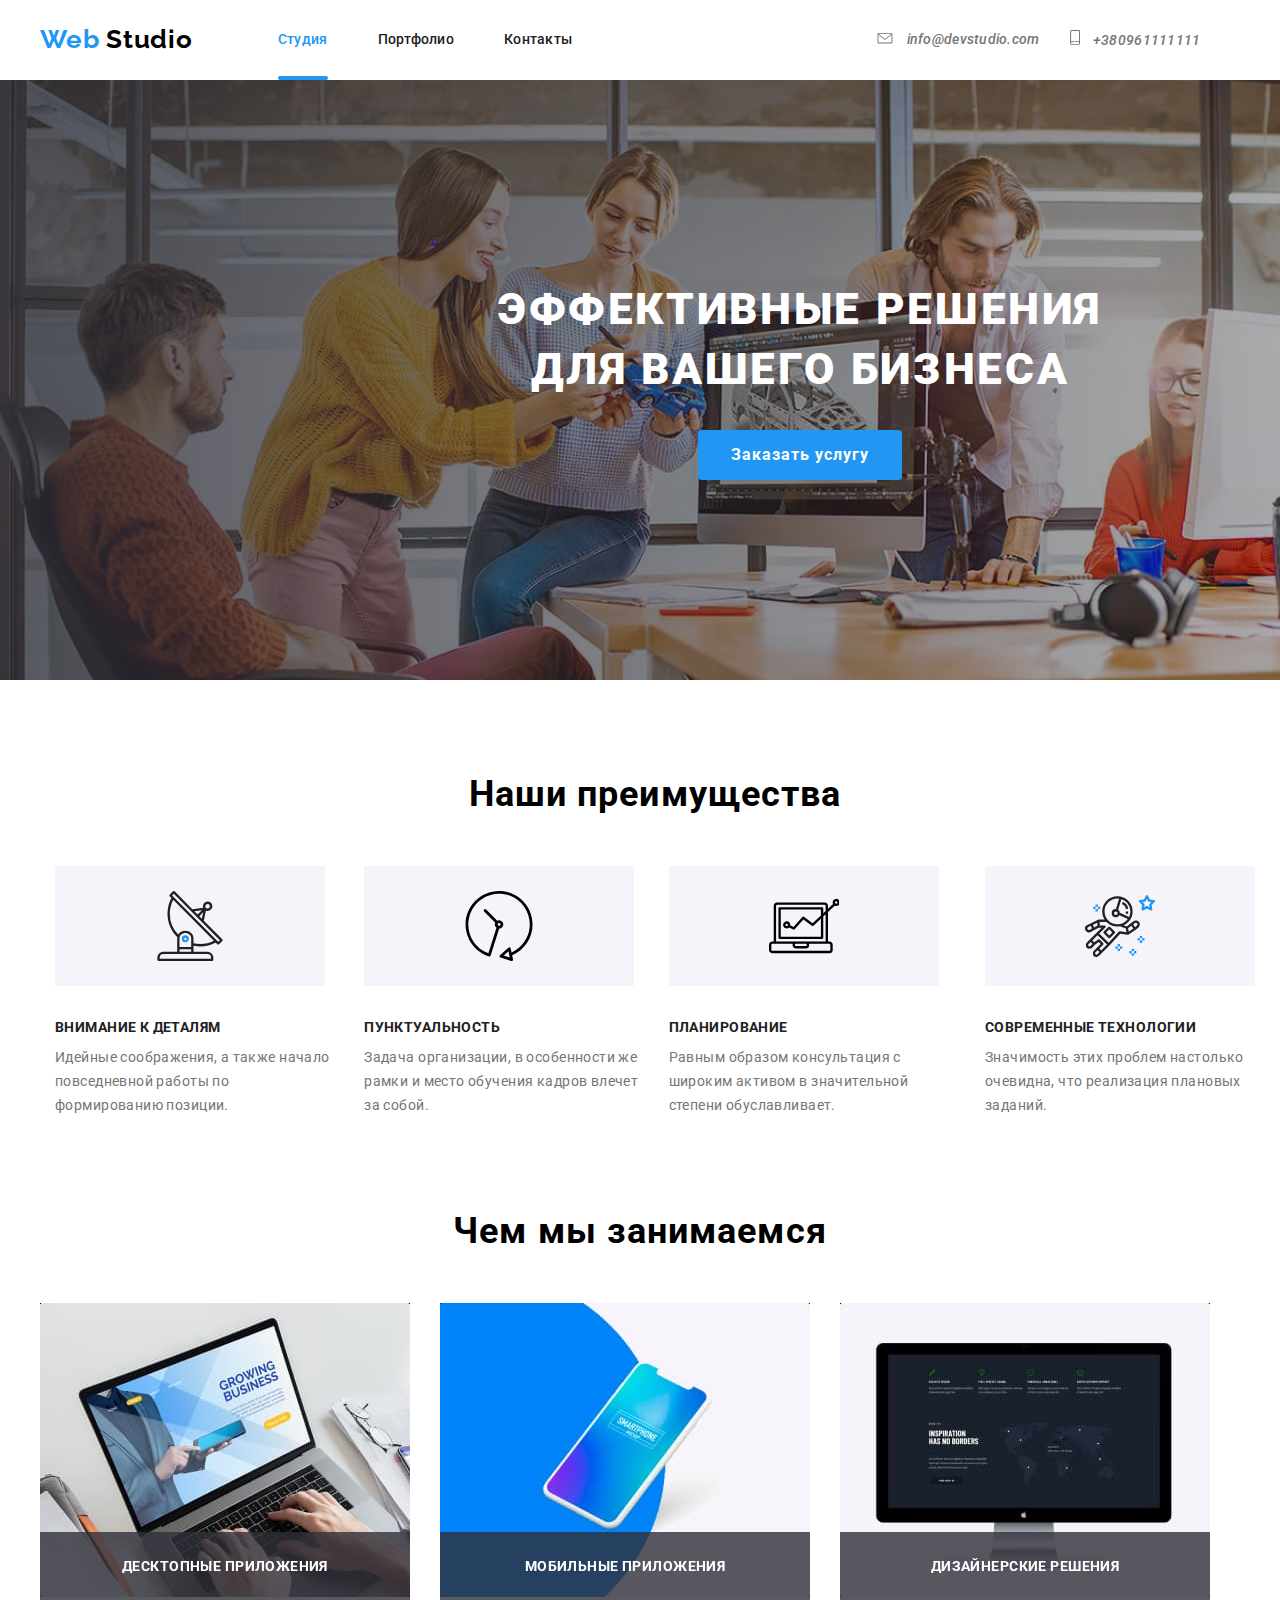
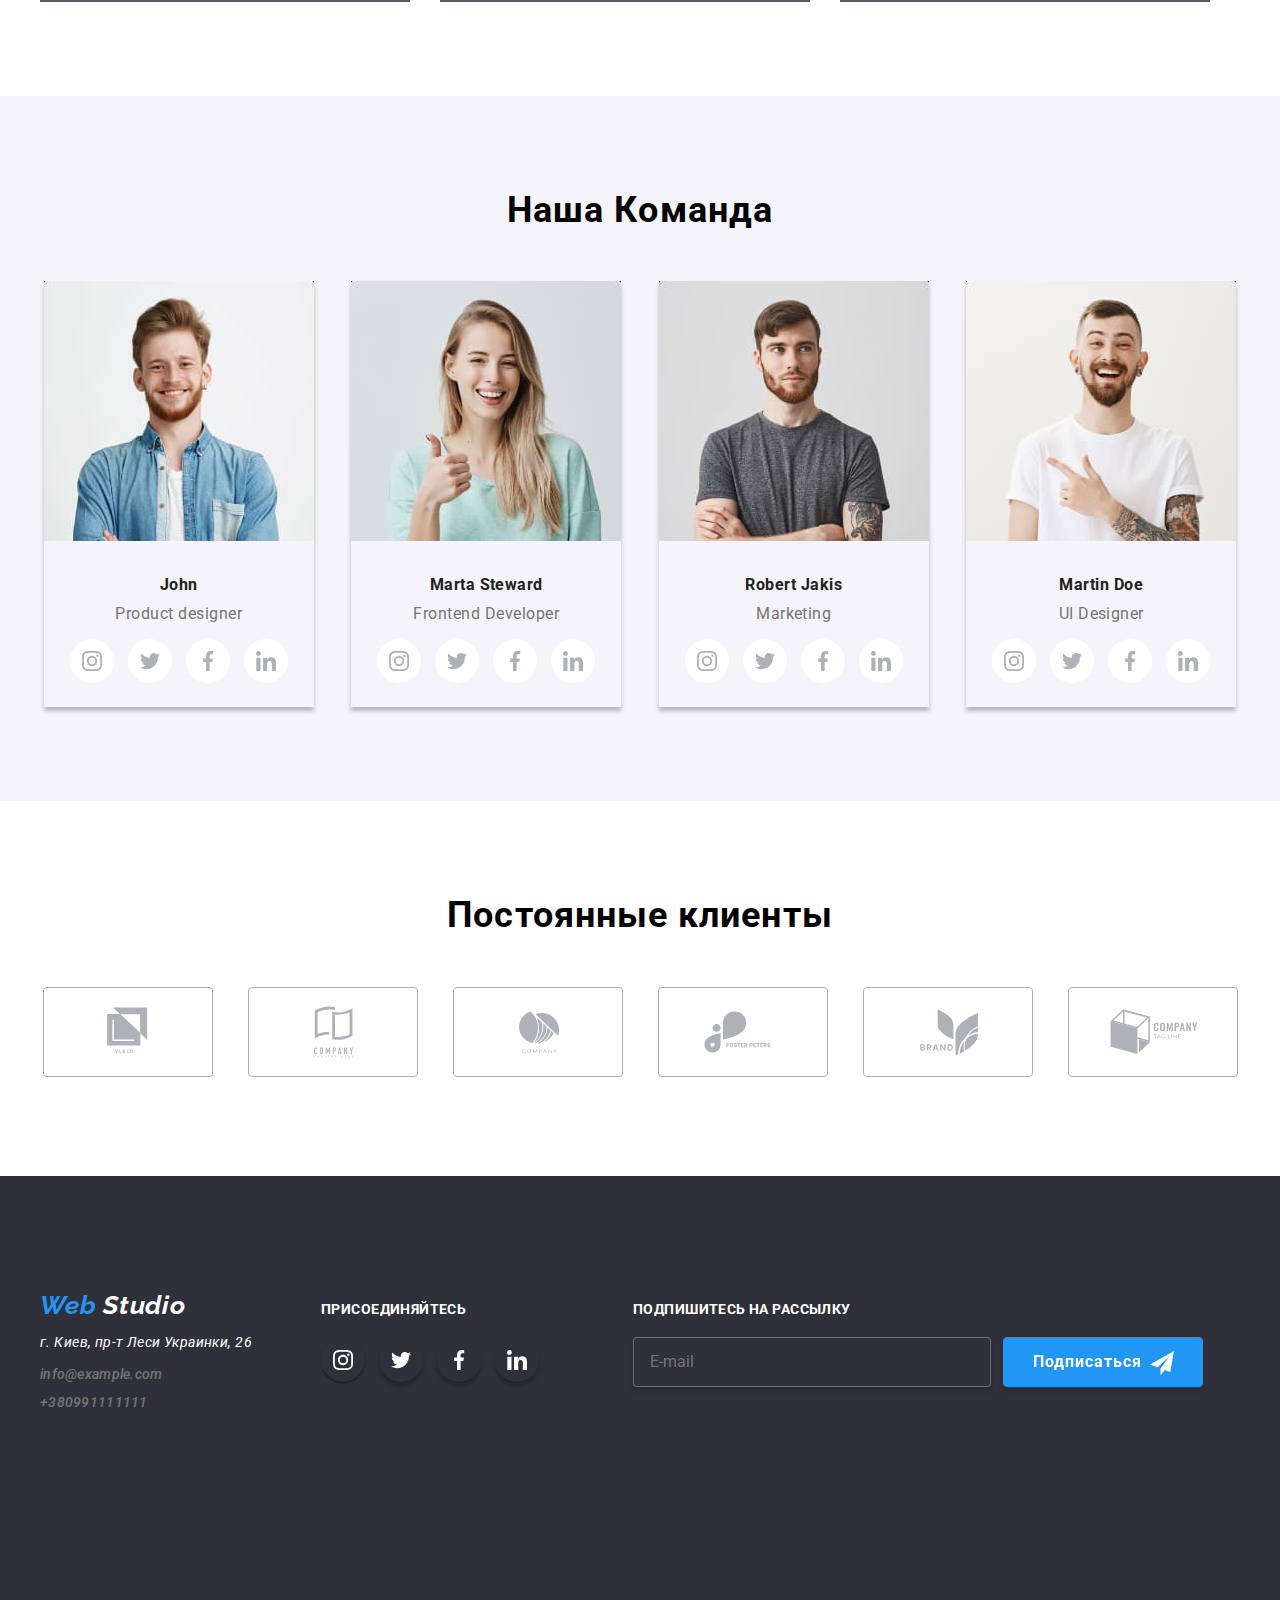
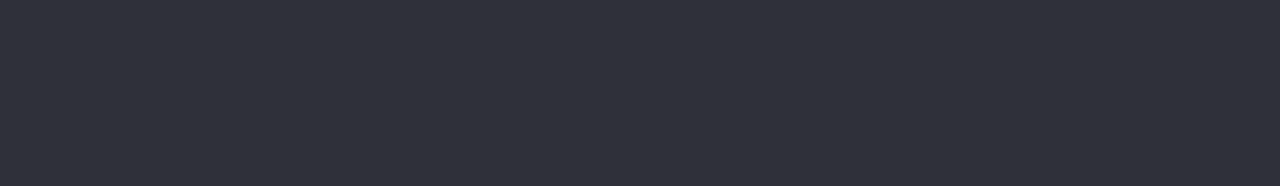
==== commit 0120c5d2: "Оформляет подписку в footer" ====
--- a/index.html
+++ b/index.html
@@ -605,6 +605,22 @@
           </ul>
         </div>
         <!-- <p class="author">2020 | Developed by GoIT Students</p> -->
+        <form class="subscribe-form">
+          <b class="a-call">подпишитесь на рассылку</b>
+          <div class="email-adress">
+            <input
+              type="email"
+              id="email-adress"
+              name="email-adress"
+              class="email-input"
+              placeholder="E-mail"
+            />
+            <label for="email-adress" class="email-adress"> </label>
+            <button type="button" class="subscribe-button">
+              Подписаться<span class="icon-send"></span>
+            </button>
+          </div>
+        </form>
       </div>
     </footer>
     <script src="/java-script/java-script.js"></script>
--- a/css/styles.css
+++ b/css/styles.css
@@ -767,7 +767,89 @@
 .foot-social:focus {
   background-color: var(--accent-color);
 }
-
+.subscribe-form {
+  display: flex;
+  flex-direction: column;
+  margin: 65px 92px 101px 94px;
+}
+.email-adress {
+  position: relative;
+}
+.a-call {
+  margin-bottom: 20px;
+  color: var(--white-color);
+
+  font-family: Roboto;
+  font-style: normal;
+  font-weight: bold;
+  font-size: 14px;
+  line-height: 16px;
+  letter-spacing: 0.03em;
+  text-transform: uppercase;
+}
+.email-adress input {
+  position: relative;
+  width: 358px;
+  height: 50px;
+  padding-left: 16px;
+  background-color: var(--footer-color);
+  color:  rgba(255, 255, 255, 0.6);
+  border: 1px solid rgba(255, 255, 255, 0.3);
+  border-radius: 4px;
+  box-sizing: border-box;
+  box-shadow: 0px 4px 4px rgba(0, 0, 0, 0.15);
+}
+.email-adress label {
+  position: absolute;
+  top: 15px;
+  left: 16px;
+
+  font-family: Roboto;
+  font-style: normal;
+  font-weight: 400;
+  font-size: 16px;
+  line-height: 20px;
+
+  letter-spacing: 0.03em;
+
+  color: rgba(255, 255, 255, 0.6);
+}
+.subscribe-button {
+  position: absolute;
+  top:0px;
+  left:370px;
+  width: 200px; 200px; 200px;
+  height: 50px;
+  padding-left: 29px;
+  padding-right: 62px;
+  background-color: var(--accent-color);
+
+  box-shadow: 0px 4px 4px rgba(0, 0, 0, 0.15);
+  border: 1px solid var(--accent-color);
+   border-radius: 4px;
+cursor: pointer;
+font-family: Roboto;
+font-style: normal;
+font-weight: bold;
+font-size: 16px;
+line-height: 30px;
+letter-spacing: 0.06em;
+color: #FFFFFF;
+
+}
+.icon-send{
+  display: block;
+  position: absolute;
+  top: 13px;
+  right: 28px;
+  width:24px;
+  height:24px;
+  margin-left: 10px;
+
+  background-image: url(../images/icon-send.svg);
+
+
+}
 /* Стиллизация страницы "Портфолио" */
 .navigation-portfolio {
   margin-bottom: 93px;
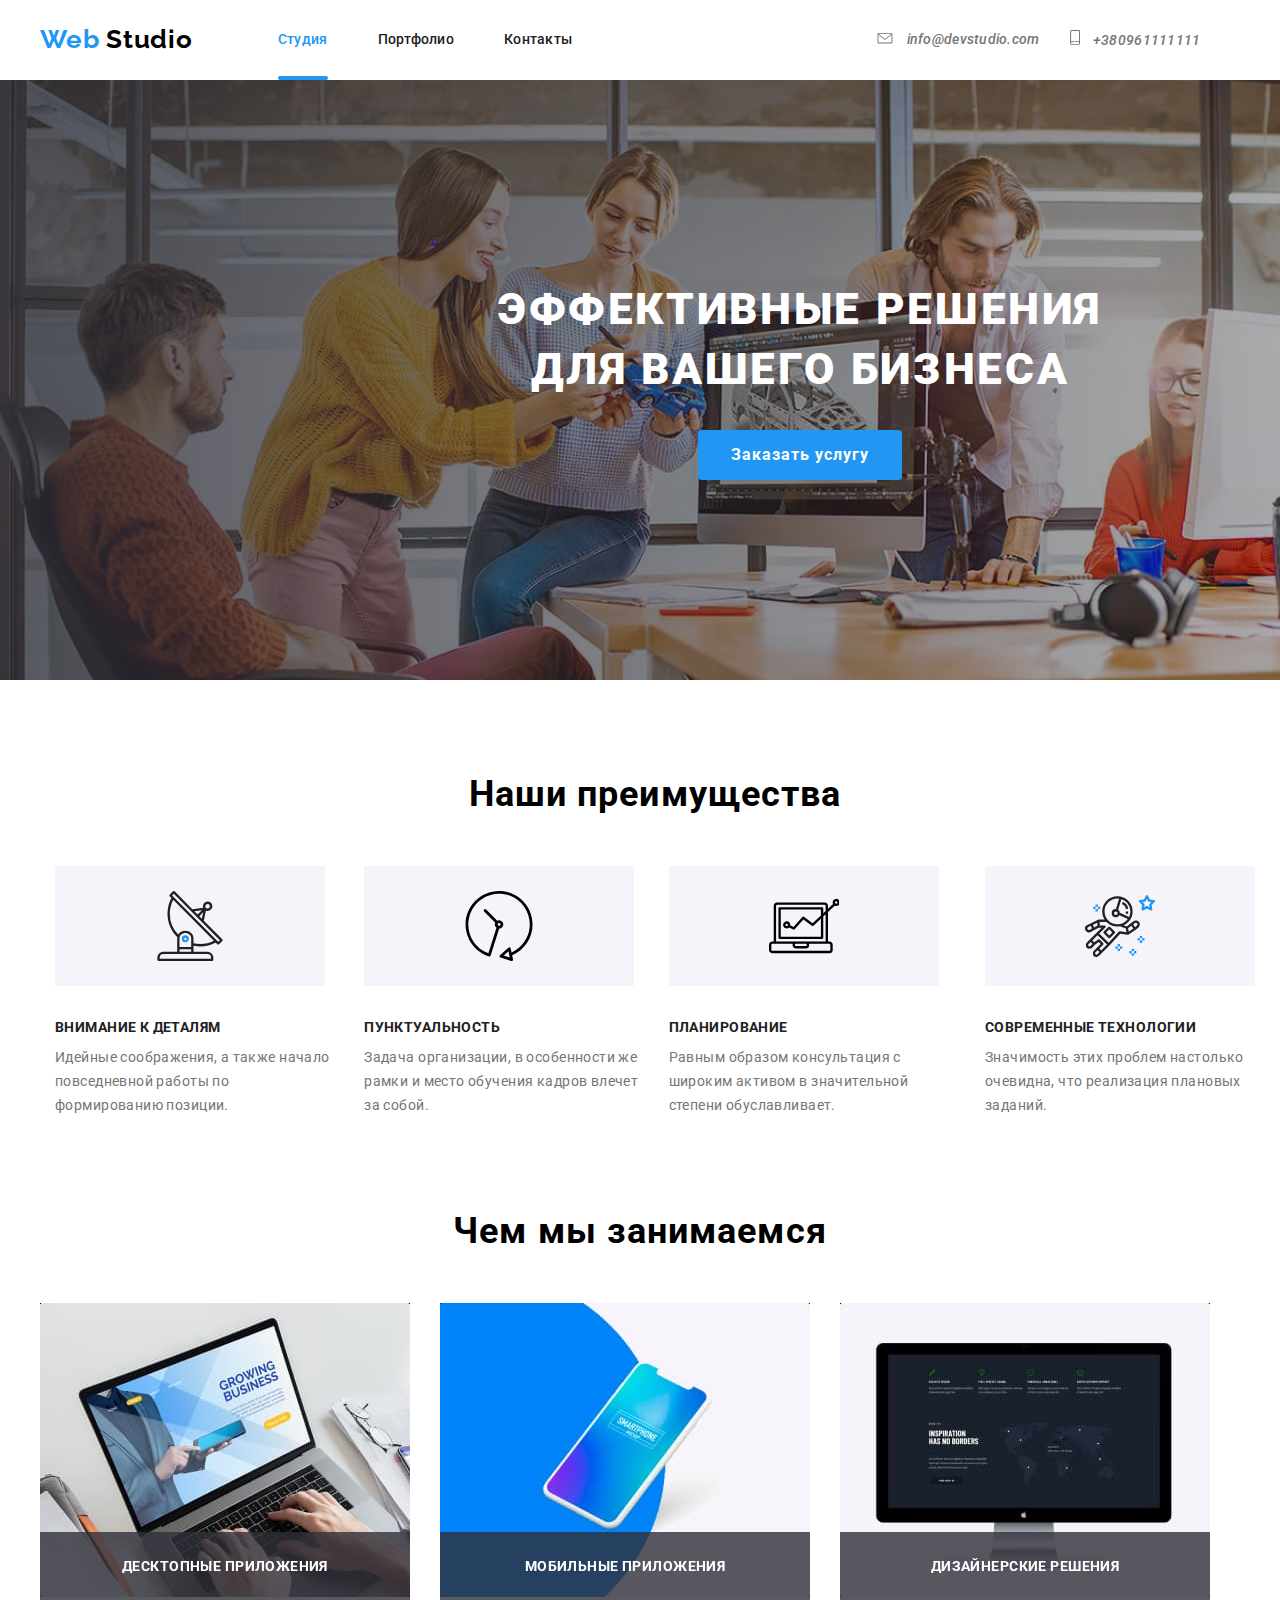
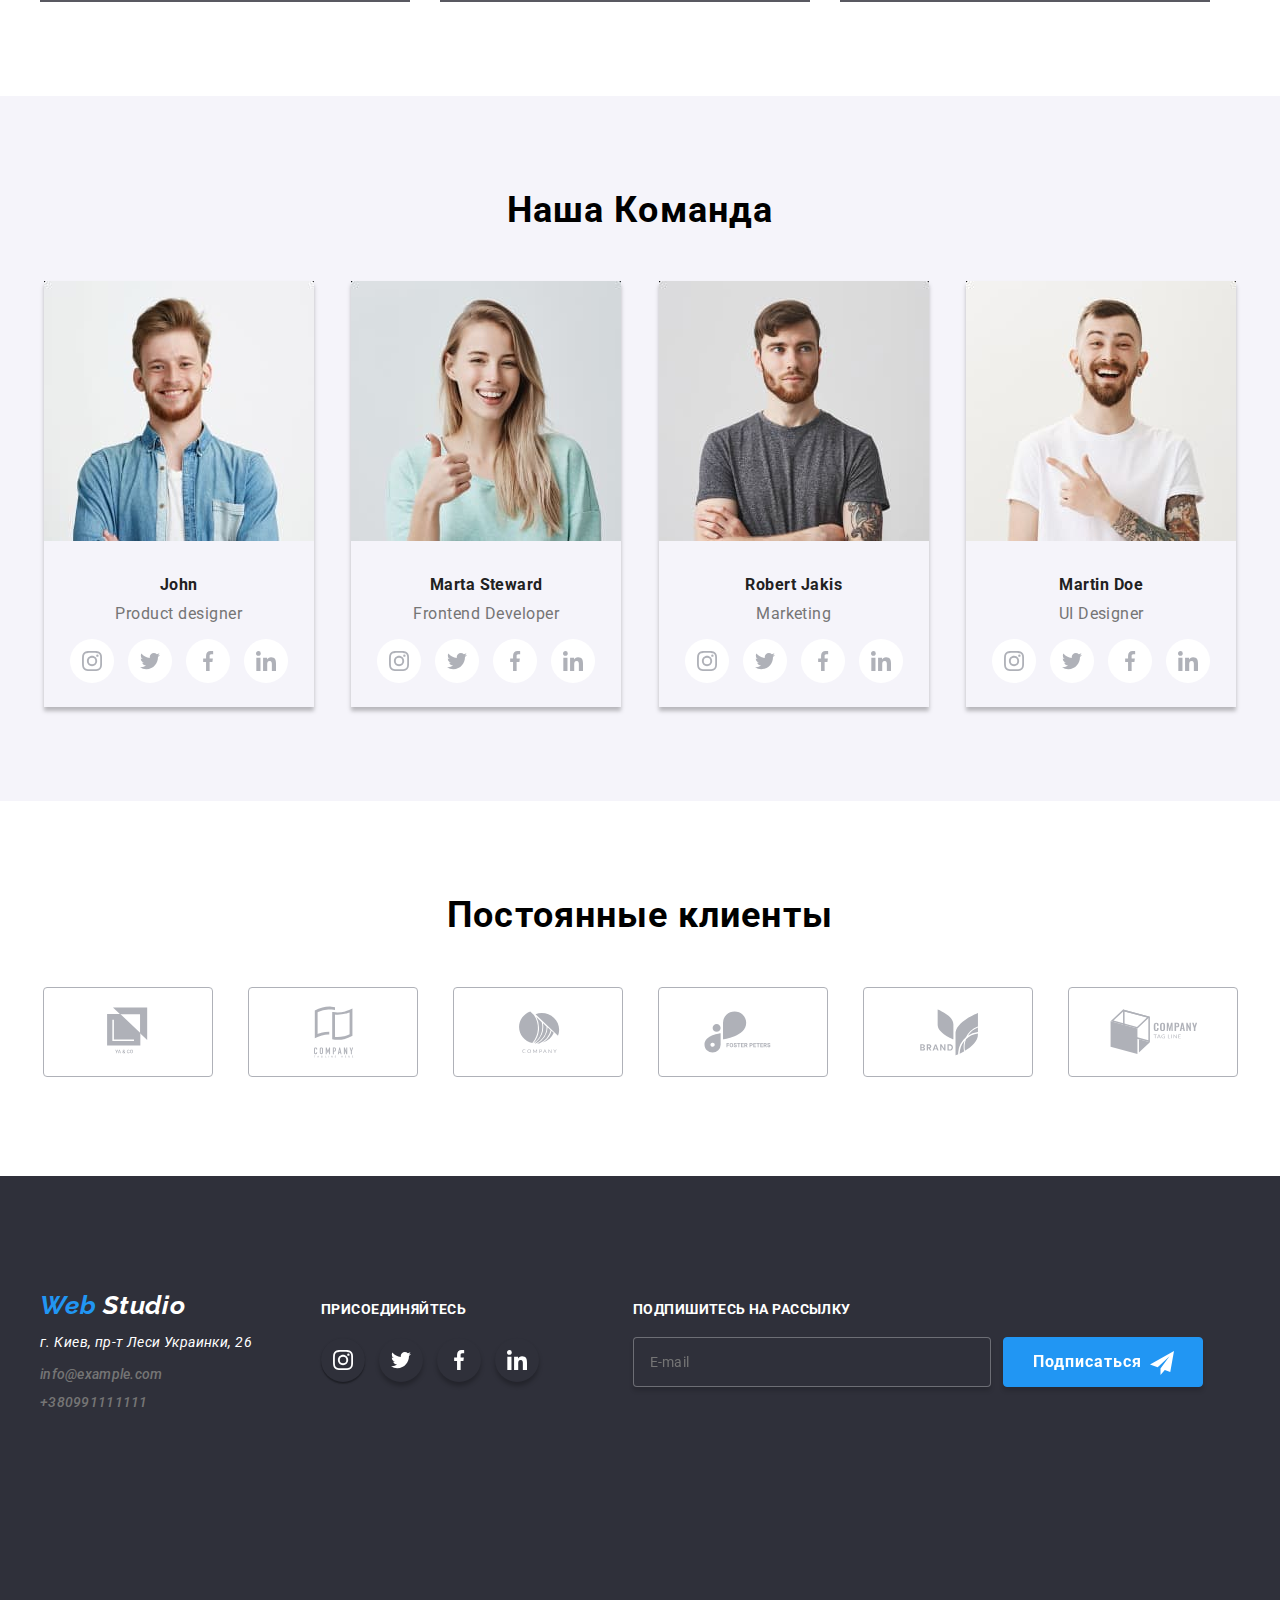
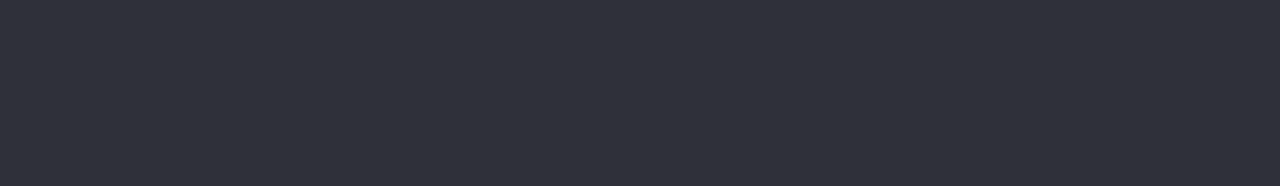
==== commit 442fd70d: "Исправляет ошибки в Д/З" ====
--- a/index.html
+++ b/index.html
@@ -93,7 +93,7 @@
           </div>
 
           <div class="form-field">
-            <textarea name="comment" id="" cols="20" rows="10"></textarea>
+            <textarea name="comment"  cols="20" rows="10" placeholder="Комментарий"></textarea>
           </div>
         </form>
 
@@ -101,11 +101,11 @@
           ><input type="checkbox" name="checkbox" class="input-checkbox" /><span
             class="icon-checkbox"
           ></span>
-          <div class="checkbox-comment">
+          <span class="checkbox-comment">
             Соглашаюсь с рассылкой и принимаю
 
             <a href="" class="modal-link">Условия договора</a>
-          </div></label
+          </span></label
         >
 
         <button type="button" class="close-button" data-modal-close>
@@ -623,6 +623,19 @@
         </form>
       </div>
     </footer>
-    <script src="/java-script/java-script.js"></script>
+    <script >(() => {
+      const refs = {
+        openModalBtn: document.querySelector('[data-modal-open]'),
+        closeModalBtn: document.querySelector('[data-modal-close]'),
+        modal: document.querySelector('[data-modal]'),
+      };
+    
+      refs.openModalBtn.addEventListener('click', toggleModal);
+      refs.closeModalBtn.addEventListener('click', toggleModal);
+    
+      function toggleModal() {
+        refs.modal.classList.toggle('is-hidden');
+      }
+    })();</script>
   </body>
 </html>
--- a/css/styles.css
+++ b/css/styles.css
@@ -259,6 +259,13 @@
 
   margin-top: 40px;
   margin-bottom: 30px;
+  font-family: Roboto;
+font-style: 400;
+font-weight: 700;
+font-size: 20px;
+line-height: 1.1px;
+letter-spacing: 0.03em;
+
 }
 .form-field {
   display: flex;
@@ -284,6 +291,13 @@
   position: absolute;
   top: 12px;
   left: 42px;
+
+  font-family: Roboto;
+font-style: 400;
+font-weight: 400;
+font-size: 14px;
+line-height: 16px;
+letter-spacing: 0.01em;
   transition: top 250ms cubic-bezier(0.4, 0, 0.2, 1),
     left 250ms cubic-bezier(0.4, 0, 0.2, 1);
 }
@@ -323,6 +337,26 @@
 .form-field:hover textarea {
   border: 1px solid var(--accent-color);
 }
+::-webkit-input-placeholder {font-family: Roboto;
+  font-style: normal;
+  font-weight: normal;
+  font-size: 14px;
+  line-height: 16px;
+  letter-spacing: 0.01em;}
+::-moz-placeholder          {font-family: Roboto;
+  font-style: normal;
+  font-weight: normal;
+  font-size: 14px;
+  line-height: 16px;
+  letter-spacing: 0.01em;}
+:-ms-input-placeholder      {font-family: Roboto;
+  font-style: normal;
+  font-weight: normal;
+  font-size: 14px;
+  line-height: 16px;
+  letter-spacing: 0.01em;}
+
+
 .checkbox {
   position: fixed;
   display: inline-block;
@@ -350,11 +384,12 @@
   top: 20%;
   left: 0%;
   display: inline-block;
-  width: 15px;
+  width: 16px;
   height: 15px;
 
   background-color: white;
   border: 2px solid black;
+  border-radius: 2px;
   transition: background-color 250ms cubic-bezier(0.4, 0, 0.2, 1),
     border 250ms cubic-bezier(0.4, 0, 0.2, 1);
 }
@@ -362,14 +397,23 @@
   background-color: var(--accent-color);
   background-image: url(../images/vector.svg);
   background-size: contain;
+  background-repeat: no-repeat;
   background-origin: border-box;
   border: 2px solid var(--accent-color);
+  border-radius: 2px;
   transform: transition;
 }
 .checkbox-comment {
-  display: inline-block;
-  padding-left: 21px;
-  /* padding-right: 0px; */
+ display: inline-block;
+padding-left: 21px;
+ 
+font-family: Roboto;
+font-style: normal;
+font-weight: normal;
+font-size: 14px;
+line-height: 1.7px;
+letter-spacing: 0.03em;
+
 }
 .modal-link {
   color: var(--accent-color);
@@ -399,8 +443,8 @@
   display: flex;
   align-items: center;
   position: absolute;
-  top: 0;
-  right: 0;
+  top: 8px;
+  right: 8px;
   width: 30px;
   height: 30px;
   cursor: pointer;
@@ -818,7 +862,7 @@
   position: absolute;
   top:0px;
   left:370px;
-  width: 200px; 200px; 200px;
+  width: 200px; 
   height: 50px;
   padding-left: 29px;
   padding-right: 62px;
@@ -829,8 +873,8 @@
    border-radius: 4px;
 cursor: pointer;
 font-family: Roboto;
-font-style: normal;
-font-weight: bold;
+font-style: 400;
+font-weight: 700;
 font-size: 16px;
 line-height: 30px;
 letter-spacing: 0.06em;
